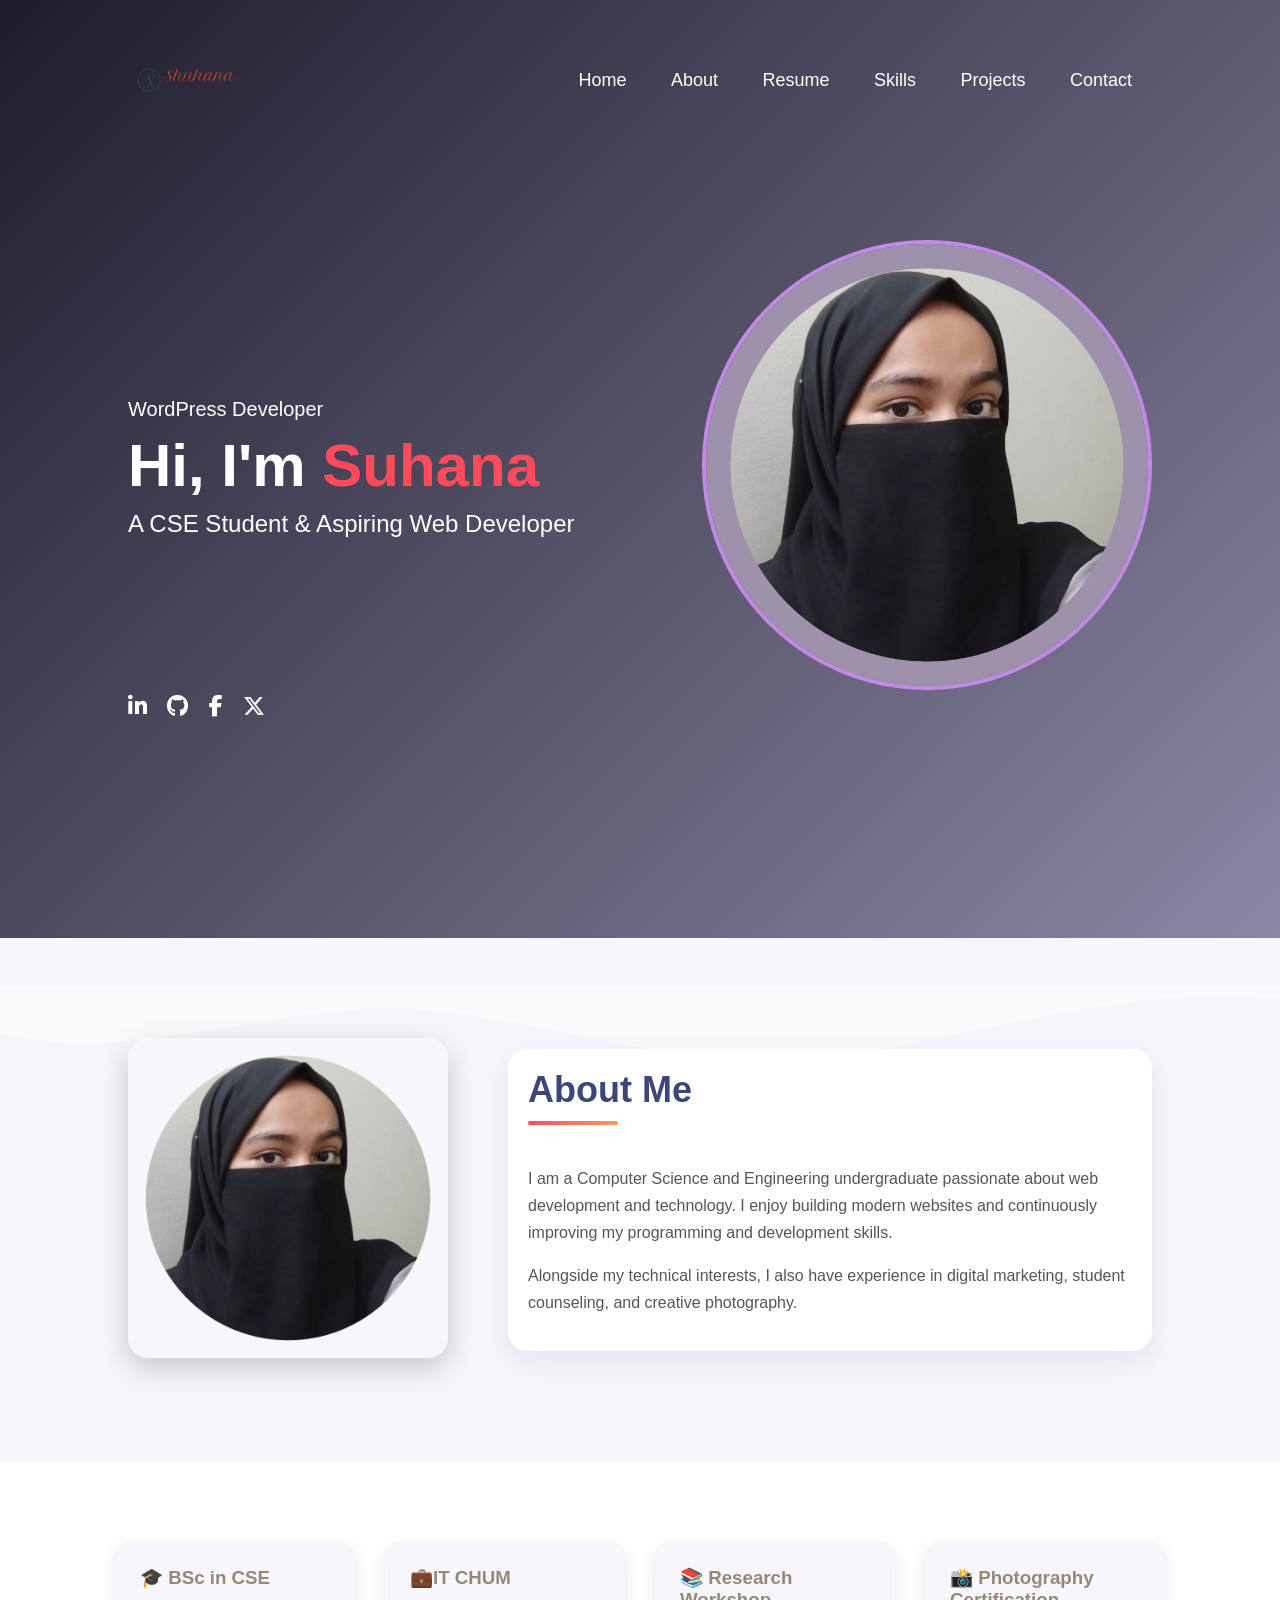
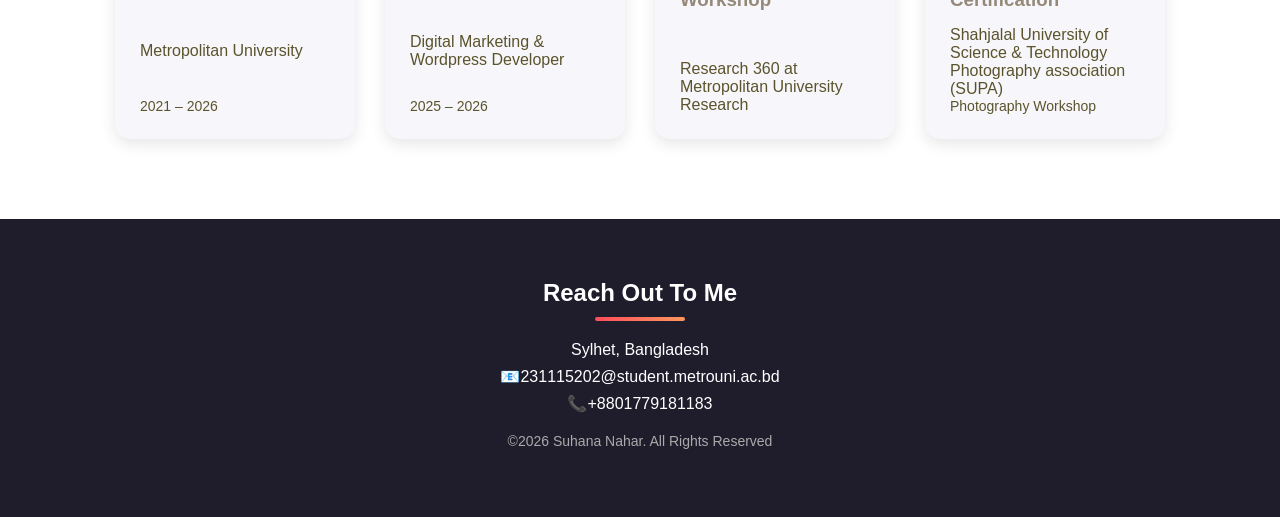
==== index.html @ e2302500 "initial commit" ====
<!DOCTYPE html>
<html lang="en">
<head>
  <meta charset="UTF-8">
  <meta name="viewport" content="width=device-width, initial-scale=1.0">
  <title>Personal Portfolio</title>

  <link rel="stylesheet" href="style.css">
  <link rel="stylesheet" href="https://cdnjs.cloudflare.com/ajax/libs/font-awesome/6.5.0/css/all.min.css">
</head>
<body>
<div id="home">
</div>
  <div id="header">
    <div class="container">

  
      <nav>
        <img src="Images/Shuhana-logo-transparent.png" class="logo">
        <ul>
          <li><a href="#home">Home</a></li>
          <li><a href="#about">About</a></li>
          
          <li><a href="Images/Suhana_CV.pdf">Resume</a></li>
        <li><a href="skill.html">Skills</a></li>
        <li><a href="project.html">Projects</a></li>
          <li><a href="contact.html">Contact</a></li> 
        </ul>
      </nav>
      <div class="header-content">
  <div class="header-text">
      <p>WordPress Developer</p>
      <h1>Hi, I'm <span>Suhana</span></h1>
      <h2>A CSE Student & Aspiring Web Developer</h2>
  </div>
  <div class="header-image">
      <img src="Images/r.png" alt="Suhana">
</div>
</div>
  <div class="social-icons"> 
        <a href="https://www.linkedin.com/in/sn-suhana-98974820b/" target="_blank"><i class="fab fa-linkedin-in"></i></a>
         <a href="https://github.com/Suhananahar1"><i class="fab fa-github"target="_blank"></i></a> 
         <a href="https://www.facebook.com/share/1GMEHYq5VP/" target="_blank"><i class="fab fa-facebook-f"></i> </a> 
         <a href="https://x.com/SSuhuana"><i class="fab fa-x-twitter"></i></a>
    </div>
  </div>

 <br>
 <br>
 <br>
 <br>
 <br>
 <br>
 <br>
 <br>
 <br>
 <br>
 <br>
  <div class="wave-divider">
    <svg viewBox="0 0 1440 80" preserveAspectRatio="none">
      <path d="M0,40 C120,70 240,10 360,20 480,30 600,80 720,60
               840,40 960,0 1080,10 1200,20 1320,50 1440,40
               L1440,0 L0,0 Z"
            fill="rgba(255,255,255,0.3)">
      </path>
    </svg>
  </div>
<section id="about">

<div class="about-container">

<div class="about-image">
<img src="Images/suha.png" alt="Suhana">
</div>

<div class="about-content">

<h2>About Me</h2>
<div class="divider"></div>

<p>
I am a Computer Science and Engineering undergraduate passionate about 
web development and technology. I enjoy building modern websites and 
continuously improving my programming and development skills.
</p>
<p>
Alongside my technical interests, I also have experience in digital 
marketing, student counseling, and creative photography.
</p>
</div>

</div>
</section>
<div class="background-container">

<div class="edu-card">
<h3>🎓 BSc in CSE</h3>
<p>Metropolitan University</p>
<span>2021 – 2026</span>
</div>

<div class="edu-card">
<h3>💼IT CHUM</h3>
<p>Digital Marketing & Wordpress Developer</p>
<span>2025 – 2026</span>
</div>
<div class="edu-card">
<h3>📚 Research Workshop</h3>
<p>Research 360 at Metropolitan University Research</p>
</div>

<div class="edu-card">
<h3>📸 Photography Certification</h3>
<p>Shahjalal University of Science & Technology Photography association (SUPA)</p>
<span>Photography Workshop</span>
</div>
</div>

<footer>
<h2>Reach Out To Me</h2>
<div class="divider center"></div>

<p>Sylhet, Bangladesh</p>
<p>📧231115202@student.metrouni.ac.bd</p>
<p>📞+8801779181183</p>
<p class="copyright">
©2026 Suhana Nahar. All Rights Reserved
</p>

</footer>

</body>
</html>
---- style.css ----
*{
  margin:0;
  padding:0;
  box-sizing:border-box;
  font-family: Arial, Helvetica, sans-serif;
}
html {
  scroll-behavior: smooth;
}
#header{
  width:100%;
  height:120vh;
background: linear-gradient(135deg,#1f1c2c,#928dab);
  color:white;
  position:relative;
}

.container{
  padding:20px 10%;
}

.header-content{
  display:flex;
  justify-content:space-between;
  align-items:center;
  margin-top:100px;
}

.header-image img{
  width: 450px;
  height: 450px; 
  border-radius:50%; 
  object-fit:cover;
  border:4px solid lab(65.45% 35.02 -39.47);
}

nav{
  display:flex;
  align-items:center;
  justify-content:space-between;
}
nav a{
color:#ffffff;
font-weight:500;
}

nav a:hover{
color:#ff4d6d;
}
.logo{
  width:120px;
}

nav ul li{
  display:inline-block;
  list-style:none;
  margin:10px 20px;
}

nav ul li a{
  color:white;
  text-decoration:none;
  font-size:18px;
  position:relative;
}
<<<<<<< HEAD


=======
>>>>>>> 8d606775238c014b5513208ace5a00a389acf149
nav ul li a::after{
  content:'';
  width:0;
  height:3px;
  background:#ff4b5c;
  position:absolute;
  left:0;
  bottom:-6px;
  transition:0.3s;
}

nav ul li a:hover::after{
  width:100%;
}
.header-text{
  margin-top:1px;
}

.header-text p{
  font-size:20px;
}

.header-text h1{
  font-size:60px;
  margin:10px 0;
}

.header-text span{
  color:#ff4b5c;
}

.header-text h2{
  font-weight:300;
}

.social-icons{
margin-top:0px;
}

.social-icons a{
  text-decoration:none;
  font-size:22px;
  margin-right:16px;
  color:white;
  display:inline-block;
  transition:0.3s;
}

.social-icons a:hover{
  color:#ff4b5c;
  transform:translateY(-5px);
}

.wave-divider{
  position:absolute;
  bottom:0;
  left:0;
  width:110%;
}

.wave-divider svg{
  width:120%;
  display:block;
}

#about{
padding:100px 10%;
background:#f7f7fb;
}

.about-container{
max-width:1200px;
margin:auto;
display:flex;
align-items:center;
gap:60px;
flex-wrap:wrap;
}

.about-image img{
width:320px;
border-radius:20px;
box-shadow:0 10px 30px rgba(0,0,0,0.2);
}
.about-content{
flex:1;
background:white;
padding:20px;
border-radius:20px;
box-shadow:0 10px 30px rgba(57, 25, 119, 0.1);
}

.about-content h2{
font-size:36px;
color:#3C467B;
margin-bottom:10px;
}

.about-content p{
color:#555;
line-height:1.7;
margin-bottom:15px;
}


.divider{
width:90px;
height:4px;
background:linear-gradient(135deg,#ff4b5c,#ff9a5c);
margin-bottom:40px;
border-radius:3px;
}
.divider.center{
margin:10px auto 20px;
}

#background{
padding:90px 10%;
text-align:center;
background:#435663;
}

.background-container{
display:flex;
justify-content:center;
align-items:stretch;
gap:30px;
flex-wrap:wrap;
max-width:1100px;
margin:80px auto;
}

.edu-card{
background:#ffffff;
padding:30px;
width:260px;
border-radius:15px;
box-shadow:0 5px 15px rgba(141, 133, 133, 0.1);
transition:0.3s;

display:flex;
flex-direction:column;
justify-content:space-between;
min-height:180px;
}

.edu-card:hover{
transform:translateY(-8px);
}

.edu-card h3{
margin-bottom:15px;
color:#948979
}
.edu-card p{
  color :#5B532C;
}
.edu-card span{
color:#5B532C;
font-size:14px;
}
.edu-card{
background:#f7f7fb;
padding:25px;
width:240px;
border-radius:15px;
box-shadow:0 5px 15px rgba(0,0,0,0.1);
transition:0.3s;
}

footer{
background:#1f1c2c;
color:white;
padding:60px 10%;
text-align:center;
}

footer p{
margin:8px 0;
}

footer .copyright{
margin-top:20px;
font-size:14px;
color:#aaa;
}

@media(max-width:768px){

.about-container{
flex-direction:column;
text-align:center;
}

.about-right{
max-width:100%;

}

}
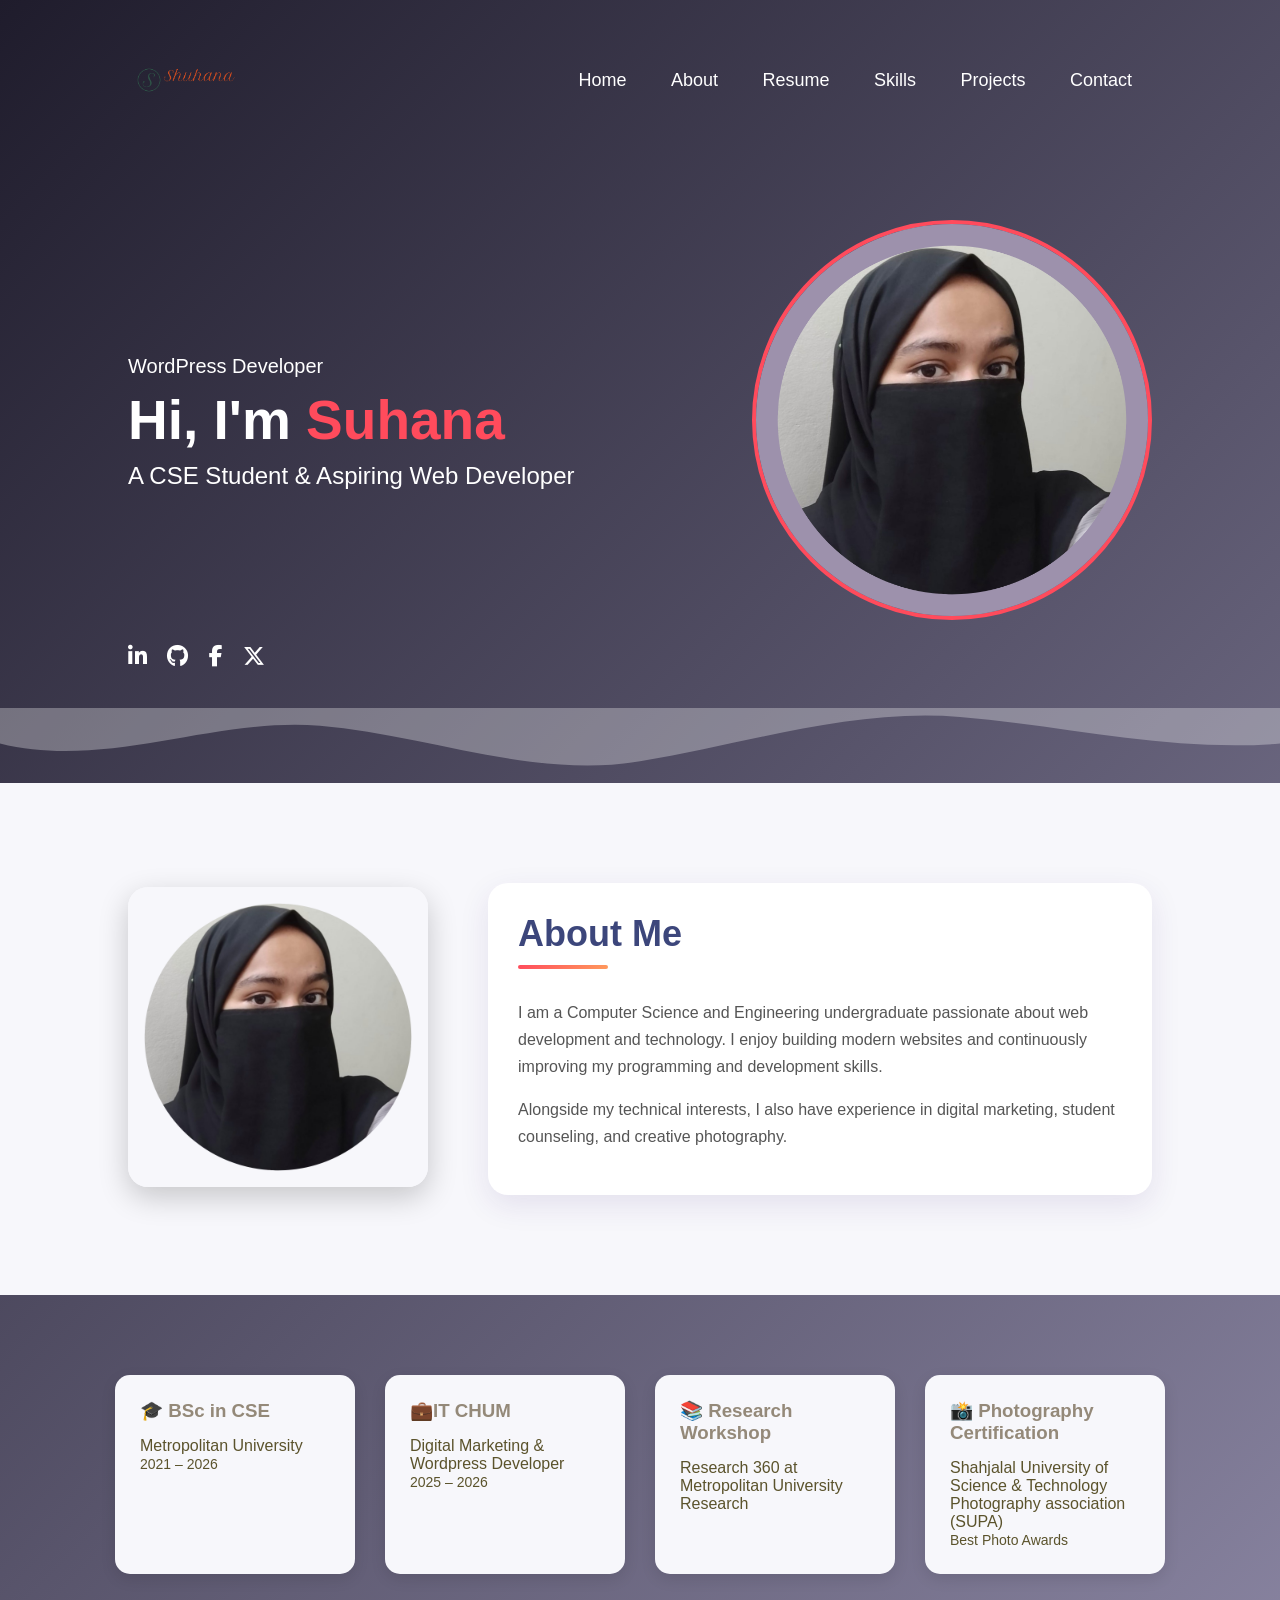
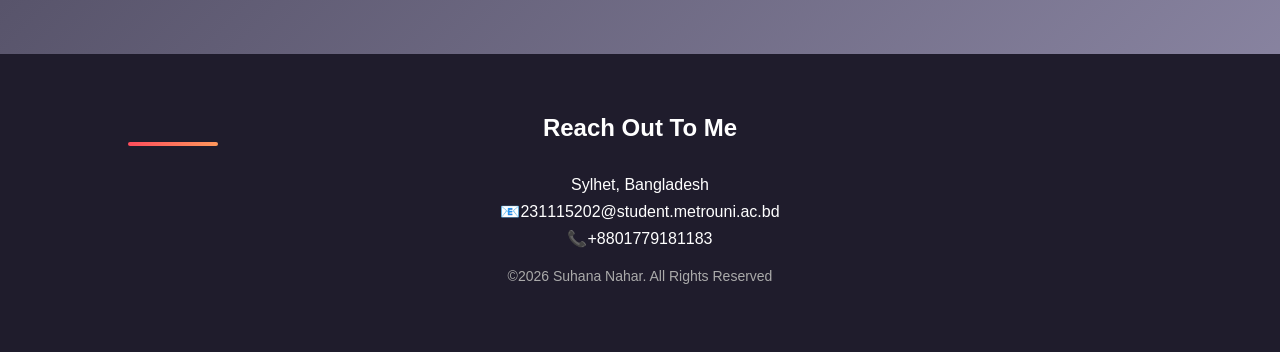
==== commit f75ea7cc: "Update index.html" ====
--- a/index.html
+++ b/index.html
@@ -45,16 +45,6 @@
     </div>
   </div>
 
- <br>
- <br>
- <br>
- <br>
- <br>
- <br>
- <br>
- <br>
- <br>
- <br>
  <br>
   <div class="wave-divider">
     <svg viewBox="0 0 1440 80" preserveAspectRatio="none">
@@ -112,7 +102,7 @@
 <div class="edu-card">
 <h3>📸 Photography Certification</h3>
 <p>Shahjalal University of Science & Technology Photography association (SUPA)</p>
-<span>Photography Workshop</span>
+<span>Best Photo Awards</span>
 </div>
 </div>
 
--- a/style.css
+++ b/style.css
@@ -4,49 +4,29 @@
   box-sizing:border-box;
   font-family: Arial, Helvetica, sans-serif;
 }
-html {
-  scroll-behavior: smooth;
-}
+
+html{
+  scroll-behavior:smooth;
+}
+
 #header{
   width:100%;
-  height:120vh;
-background: linear-gradient(135deg,#1f1c2c,#928dab);
-  color:white;
-  position:relative;
+  min-height:100vh;
+  background:linear-gradient(135deg,#1f1c2c,#928dab);
+  color:white;
 }
 
 .container{
   padding:20px 10%;
 }
 
-.header-content{
-  display:flex;
-  justify-content:space-between;
-  align-items:center;
-  margin-top:100px;
-}
-
-.header-image img{
-  width: 450px;
-  height: 450px; 
-  border-radius:50%; 
-  object-fit:cover;
-  border:4px solid lab(65.45% 35.02 -39.47);
-}
-
 nav{
   display:flex;
   align-items:center;
   justify-content:space-between;
-}
-nav a{
-color:#ffffff;
-font-weight:500;
-}
-
-nav a:hover{
-color:#ff4d6d;
-}
+  flex-wrap:wrap;
+}
+
 .logo{
   width:120px;
 }
@@ -63,11 +43,7 @@
   font-size:18px;
   position:relative;
 }
-<<<<<<< HEAD
-
-
-=======
->>>>>>> 8d606775238c014b5513208ace5a00a389acf149
+
 nav ul li a::after{
   content:'';
   width:0;
@@ -82,8 +58,13 @@
 nav ul li a:hover::after{
   width:100%;
 }
-.header-text{
-  margin-top:1px;
+
+.header-content{
+  display:flex;
+  justify-content:space-between;
+  align-items:center;
+  margin-top:80px;
+  gap:40px;
 }
 
 .header-text p{
@@ -91,7 +72,7 @@
 }
 
 .header-text h1{
-  font-size:60px;
+  font-size:55px;
   margin:10px 0;
 }
 
@@ -103,8 +84,16 @@
   font-weight:300;
 }
 
+.header-image img{
+  width:100%;
+  max-width:400px;
+  border-radius:50%;
+  object-fit:cover;
+  border:4px solid #ff4b5c;
+}
+
 .social-icons{
-margin-top:0px;
+  margin-top:20px;
 }
 
 .social-icons a{
@@ -121,151 +110,154 @@
   transform:translateY(-5px);
 }
 
-.wave-divider{
-  position:absolute;
-  bottom:0;
-  left:0;
-  width:110%;
-}
-
-.wave-divider svg{
-  width:120%;
+#about{
+  padding:100px 10%;
+  background:#f7f7fb;
+}
+
+.about-container{
+  max-width:1200px;
+  margin:auto;
+  display:flex;
+  align-items:center;
+  gap:60px;
+  flex-wrap:wrap;
+}
+
+.about-image img{
+  width:300px;
+  border-radius:20px;
+  box-shadow:0 10px 30px rgba(0,0,0,0.2);
+}
+
+.about-content{
+  flex:1;
+  background:white;
+  padding:30px;
+  border-radius:20px;
+  box-shadow:0 10px 30px rgba(57,25,119,0.1);
+}
+
+.about-content h2{
+  font-size:36px;
+  color:#3C467B;
+  margin-bottom:10px;
+}
+
+.about-content p{
+  color:#555;
+  line-height:1.7;
+  margin-bottom:15px;
+}
+
+
+.divider{
+  width:90px;
+  height:4px;
+  background:linear-gradient(135deg,#ff4b5c,#ff9a5c);
+  margin-bottom:30px;
+  border-radius:3px;
+}
+#background{
+  padding:90px 10%;
+  text-align:center;
+  background:#435663;
+}
+
+.background-container{
+  display:flex;
+  justify-content:center;
+  gap:30px;
+  flex-wrap:wrap;
+  max-width:1100px;
+  margin:80px auto;
+}
+
+.edu-card{
+  background:#f7f7fb;
+  padding:25px;
+  width:240px;
+  border-radius:15px;
+  box-shadow:0 5px 15px rgba(0,0,0,0.1);
+  transition:0.3s;
+}
+
+.edu-card:hover{
+  transform:translateY(-8px);
+}
+
+.edu-card h3{
+  margin-bottom:15px;
+  color:#948979;
+}
+
+.edu-card p{
+  color:#5B532C;
+}
+
+.edu-card span{
+  color:#5B532C;
+  font-size:14px;
+}
+
+footer{
+  background:#1f1c2c;
+  color:white;
+  padding:60px 10%;
+  text-align:center;
+}
+
+footer p{
+  margin:8px 0;
+}
+
+footer .copyright{
+  margin-top:20px;
+  font-size:14px;
+  color:#aaa;
+}
+
+
+@media (max-width:768px){
+
+.container{
+  padding:20px;
+}
+
+nav{
+  flex-direction:column;
+  gap:15px;
+}
+
+nav ul li{
   display:block;
-}
-
-#about{
-padding:100px 10%;
-background:#f7f7fb;
+  margin:10px 0;
+}
+
+.header-content{
+  flex-direction:column;
+  text-align:center;
+}
+
+.header-text h1{
+  font-size:38px;
+}
+
+.header-image img{
+  max-width:260px;
 }
 
 .about-container{
-max-width:1200px;
-margin:auto;
-display:flex;
-align-items:center;
-gap:60px;
-flex-wrap:wrap;
+  flex-direction:column;
+  text-align:center;
 }
 
 .about-image img{
-width:320px;
-border-radius:20px;
-box-shadow:0 10px 30px rgba(0,0,0,0.2);
-}
-.about-content{
-flex:1;
-background:white;
-padding:20px;
-border-radius:20px;
-box-shadow:0 10px 30px rgba(57, 25, 119, 0.1);
-}
-
-.about-content h2{
-font-size:36px;
-color:#3C467B;
-margin-bottom:10px;
-}
-
-.about-content p{
-color:#555;
-line-height:1.7;
-margin-bottom:15px;
-}
-
-
-.divider{
-width:90px;
-height:4px;
-background:linear-gradient(135deg,#ff4b5c,#ff9a5c);
-margin-bottom:40px;
-border-radius:3px;
-}
-.divider.center{
-margin:10px auto 20px;
-}
-
-#background{
-padding:90px 10%;
-text-align:center;
-background:#435663;
+  width:220px;
 }
 
 .background-container{
-display:flex;
-justify-content:center;
-align-items:stretch;
-gap:30px;
-flex-wrap:wrap;
-max-width:1100px;
-margin:80px auto;
-}
-
-.edu-card{
-background:#ffffff;
-padding:30px;
-width:260px;
-border-radius:15px;
-box-shadow:0 5px 15px rgba(141, 133, 133, 0.1);
-transition:0.3s;
-
-display:flex;
-flex-direction:column;
-justify-content:space-between;
-min-height:180px;
-}
-
-.edu-card:hover{
-transform:translateY(-8px);
-}
-
-.edu-card h3{
-margin-bottom:15px;
-color:#948979
-}
-.edu-card p{
-  color :#5B532C;
-}
-.edu-card span{
-color:#5B532C;
-font-size:14px;
-}
-.edu-card{
-background:#f7f7fb;
-padding:25px;
-width:240px;
-border-radius:15px;
-box-shadow:0 5px 15px rgba(0,0,0,0.1);
-transition:0.3s;
-}
-
-footer{
-background:#1f1c2c;
-color:white;
-padding:60px 10%;
-text-align:center;
-}
-
-footer p{
-margin:8px 0;
-}
-
-footer .copyright{
-margin-top:20px;
-font-size:14px;
-color:#aaa;
-}
-
-@media(max-width:768px){
-
-.about-container{
-flex-direction:column;
-text-align:center;
-}
-
-.about-right{
-max-width:100%;
-
-}
-
-}
-
+  margin:40px auto;
+}
+
+}
